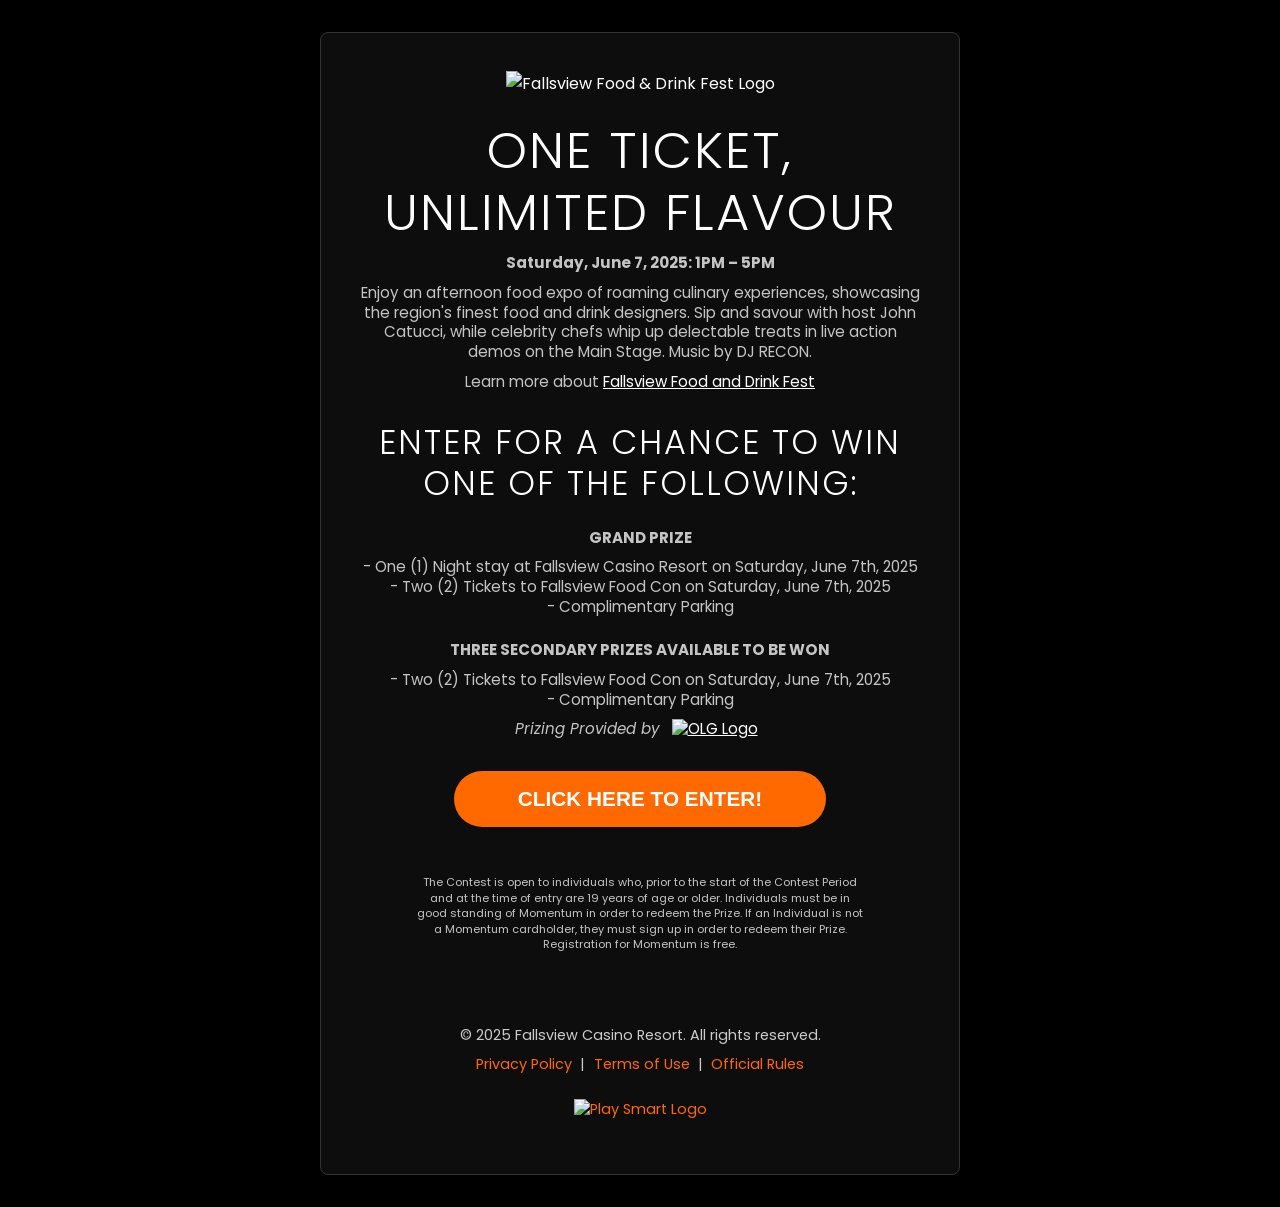
==== contest.html @ b150fcd7 "Refactor: Clean up contest page spaghetti code BREAKING CHANGES: - Renamed index.html to contest.htm" ====
<!DOCTYPE html>
<html lang="en">
<head>
  <meta charset="UTF-8">
  <meta name="viewport" content="width=device-width, initial-scale=1.0, user-scalable=no">
  <title>Contest: Food Con - Fallsview Food & Drink Fest</title>
  
  <!-- Fonts -->
  <link rel="preconnect" href="https://fonts.googleapis.com">
  <link rel="preconnect" href="https://fonts.gstatic.com" crossorigin>
  <link href="https://fonts.googleapis.com/css2?family=Poppins:ital,wght@0,100;0,200;0,300;0,400;0,500;0,600;0,700;0,800;0,900;1,100;1,200;1,300;1,400;1,500;1,600;1,700;1,800;1,900&display=swap" rel="stylesheet">
  
  <!-- Styles -->
  <link rel="stylesheet" href="css/main.css">
  
  <!-- External Scripts -->
  <script src="https://ajax.googleapis.com/ajax/libs/jquery/3.2.1/jquery.min.js" defer></script>
  <script src="https://www.google.com/recaptcha/api.js" async defer></script>
  <script src="js/modal.js" defer></script>
</head>
<body>
  <div class="modern-banner">
    <div class="banner-content">
      <!-- Logo -->
      <div class="logo-container">
        <img src="/img/FFDF_Logo_2024_noback-white-V4.png" alt="Fallsview Food & Drink Fest Logo">
      </div>

      <!-- Main Title -->
      <h1 class="show-title">ONE TICKET, UNLIMITED FLAVOUR</h1>

      <!-- Event Details -->
      <p class="show-details event-date">Saturday, June 7, 2025: 1PM – 5PM</p>
      <p class="show-details">
        Enjoy an afternoon food expo of roaming culinary experiences, showcasing the region's finest food and drink designers. 
        Sip and savour with host John Catucci, while celebrity chefs whip up delectable treats in live action demos on the Main Stage. 
        Music by DJ RECON.
      </p>
      <p class="show-details">
        Learn more about 
        <a href="https://fallsviewcasinoresort.com/fallsview-food-and-drink-fest.html" target="_blank">Fallsview Food and Drink Fest</a>
      </p>

      <!-- Contest Prizes -->
      <h3 class="show-title-2">ENTER FOR A CHANCE TO WIN ONE OF THE FOLLOWING:</h3>
      
      <p class="show-details prize-title">GRAND PRIZE</p>
      <p class="show-details">
        - One (1) Night stay at Fallsview Casino Resort on Saturday, June 7th, 2025<br>
        - Two (2) Tickets to Fallsview Food Con on Saturday, June 7th, 2025<br>
        - Complimentary Parking
      </p>

      <p class="show-details prize-title">THREE SECONDARY PRIZES AVAILABLE TO BE WON</p>
      <p class="show-details">
        - Two (2) Tickets to Fallsview Food Con on Saturday, June 7th, 2025<br>
        - Complimentary Parking
      </p>

      <!-- Sponsor -->
      <p class="show-details">
        <em>Prizing Provided by</em>
        <a href="https://www.olg.ca/en/lottery/self-serve-lottery/About.html" target="_blank">
          <img src="/img/OLG_3c.png" alt="OLG Logo" class="sponsor-logo">
        </a>
      </p>

      <!-- CTA Button -->
      <button class="custom-btn" id="openContestBtn">CLICK HERE TO ENTER!</button>

      <!-- Legal Text -->
      <p class="legal">
        The Contest is open to individuals who, prior to the start of the Contest Period and at the time of entry are 19 years of age or older. 
        Individuals must be in good standing of Momentum in order to redeem the Prize. If an Individual is not a Momentum cardholder, they must 
        sign up in order to redeem their Prize. Registration for Momentum is free.
      </p>

      <!-- Footer -->
      <footer class="site-footer">
        <div class="footer-content">
          <p>&copy; 2025 Fallsview Casino Resort. All rights reserved.</p>
          <p>
            <a href="https://fallsviewcasinoresort.com/policies/privacy-policy.html" target="_blank">Privacy Policy</a> |
            <a href="https://fallsviewcasinoresort.com/policies/momentum-terms-and-conditions.html" target="_blank">Terms of Use</a> |
            <a href="https://fallsviewcasinoresort.com/food-con-contest-rules.html" target="_blank">Official Rules</a>
          </p>
          <a href="https://www.playsmart.ca/" target="_blank">
            <img class="playsmart" src="/img/playsmart.png" alt="Play Smart Logo">
          </a>
        </div>
      </footer>
    </div>
  </div>

  <!-- Modal -->
  <div class="modal-overlay" id="contestModal">
    <div class="modal-content">
      <button class="close-button" id="closeModalBtn" aria-label="Close modal">
        <span>&times;</span>
      </button>
      <iframe 
        id="acousticForm" 
        title="FFDF Contest Food Con" 
        src="https://content-us-1.content-cms.com/api/1c055af1-507a-468a-96a8-a3de6cd1f2a3/forms/709946227225878528"
      ></iframe>
    </div>
  </div>
</body>
</html>
---- css/main.css ----
/* ===========================
   FALLSVIEW FOOD & DRINK FEST
   Contest Landing Page Styles
   =========================== */

/* Font Imports */
@import url('https://fonts.googleapis.com/css2?family=Playfair+Display:ital,wght@0,400..900;1,400..900&display=swap');

/* ===========================
   BASE STYLES
   =========================== */

* {
  margin: 0;
  padding: 0;
  box-sizing: border-box;
}

body {
  background-color: #000000;
  font-family: "Poppins", sans-serif;
  margin: 0;
}

/* ===========================
   LOGO
   =========================== */

.logo-container {
  z-index: 2;
  margin-bottom: 1.5rem;
}

.logo-container img {
  height: auto;
  width: 90px;
}

/* ===========================
   MAIN BANNER
   =========================== */

.modern-banner {
  position: relative;
  width: 100%;
  min-height: 100vh;
  background: linear-gradient(rgba(0, 0, 0, 0.1), rgba(0, 0, 0, 0.9)), 
              url('../img/FFDF24-VIP-03273.jpg') center left 20% / cover no-repeat;
  display: flex;
  flex-direction: column;
  justify-content: center;
  align-items: center;
  color: white;
  text-align: center;
  overflow-y: auto;
  -ms-overflow-style: none;
  scrollbar-width: none;
}

.modern-banner::-webkit-scrollbar {
  display: none;
}

.modern-banner::before {
  content: '';
  position: absolute;
  top: 0;
  left: 0;
  width: 100%;
  height: 100%;
  background: rgba(0, 0, 0, 0.5);
  z-index: 1;
}

.banner-content {
  position: relative;
  z-index: 2;
  padding: 3%;
  max-width: 50%;
  background: rgba(255, 255, 255, 0.05);
  backdrop-filter: blur(10px);
  -webkit-backdrop-filter: blur(10px);
  border-top: 1px solid rgba(255, 255, 255, 0.1);
  box-shadow: 0 -1px 10px rgba(0, 0, 0, 0.3);
  animation: fadeIn 1s ease-out;
}

/* ===========================
   TYPOGRAPHY
   =========================== */

.show-title {
  font-size: 3.2em;
  font-weight: 300;
  letter-spacing: 2px;
  margin-bottom: 10px;
  line-height: 1.2em;
  animation: fadeIn 1s ease-out;
}

.show-title span {
  font-family: "Playfair Display", serif;
  font-style: italic;
  font-weight: 200;
}

.show-title-2 {
  font-size: 2.1em;
  font-weight: 300;
  letter-spacing: 2px;
  margin-bottom: 10px;
  margin-top: 2rem;
  line-height: 1.2em;
  animation: fadeIn 1s ease-out;
}

.show-details {
  margin-top: 10px;
  line-height: 1.3em;
  color: #c4c4c4;
  animation: fadeIn 1s ease-out;
}

.show-details a {
  color: #fff;
  text-decoration: underline;
  transition: color 0.3s ease;
}

.show-details a:hover {
  color: #FF6900;
}

.event-date {
  font-weight: bold;
}

.prize-title {
  font-weight: bold;
  margin-top: 1.5rem;
}

.sponsor-logo {
  width: 30px;
  margin: 0px 8px -5px 8px;
}

.legal {
  font-size: clamp(0.625rem, 0.5958rem + 0.1246vw, 0.75rem);
  padding: 2rem 10% 1rem;
  text-align: center;
  color: #c4c4c4;
  line-height: 1.4;
}

/* ===========================
   BUTTONS
   =========================== */

.custom-btn {
  margin: 2rem 0 1rem;
  padding: 1rem 4rem;
  border-radius: 50px;
  background-color: #FF6900;
  display: inline-block;
  font-size: 1.3em;
  font-weight: 700;
  border: none;
  color: #fff;
  cursor: pointer;
  transition: all 0.3s ease;
  animation: fadeIn 1s ease-out;
}

.custom-btn:hover {
  background: #ff8a37;
  transform: scale(1.05);
  box-shadow: 0 5px 20px rgba(255, 105, 0, 0.4);
}

.custom-btn:active {
  transform: scale(0.98);
}

/* ===========================
   MODAL
   =========================== */

.modal-overlay {
  display: none;
  position: fixed;
  top: 0;
  left: 0;
  width: 100%;
  height: 100%;
  background-color: rgba(0, 0, 0, 0.95);
  backdrop-filter: blur(5px);
  z-index: 999;
  animation: fadeIn 0.3s ease-out;
}

.modal-overlay.active {
  display: flex;
  align-items: center;
  justify-content: center;
}

.modal-content {
  position: relative;
  margin: 5% auto;
  width: 100%;
  height: 100%;
  overflow-y: auto;
  background: black;
  -ms-overflow-style: none;
  scrollbar-width: none;
  animation: slideUp 0.4s ease-out;
}

.modal-content::-webkit-scrollbar {
  display: none;
}

.modal-content iframe {
  width: 100%;
  height: 100vh;
  border: none;
  display: block;
}

.close-button {
  position: absolute;
  top: 10px;
  right: 15px;
  font-size: 32px;
  background: rgba(255, 255, 255, 0.1);
  color: white;
  border: none;
  border-radius: 50%;
  width: 45px;
  height: 45px;
  display: flex;
  align-items: center;
  justify-content: center;
  cursor: pointer;
  z-index: 10;
  transition: all 0.3s ease;
}

.close-button:hover {
  background: rgba(255, 255, 255, 0.2);
  transform: rotate(90deg);
}

.close-button span {
  line-height: 1;
}

/* ===========================
   FOOTER
   =========================== */

.site-footer {
  color: #ccc;
  text-align: center;
  font-size: 0.9em;
  font-family: "Poppins", sans-serif;
  position: relative;
  z-index: 2;
  width: 100%;
  margin-top: 2rem;
  padding: 1rem 0;
}

.footer-content {
  max-width: 100%;
}

.footer-content p {
  margin: 0.5rem 0;
}

.site-footer a {
  color: #ff6900;
  text-decoration: none;
  margin: 0 0.3em;
  transition: color 0.3s ease;
}

.site-footer a:hover {
  color: #ff8a37;
  text-decoration: underline;
}

.playsmart {
  width: 100px;
  margin-top: 1rem;
  transition: opacity 0.3s ease;
}

.playsmart:hover {
  opacity: 0.8;
}

/* ===========================
   ANIMATIONS
   =========================== */

@keyframes fadeIn {
  from {
    opacity: 0;
    transform: translateY(20px);
  }
  to {
    opacity: 1;
    transform: translateY(0);
  }
}

@keyframes slideUp {
  from {
    opacity: 0;
    transform: translateY(100px);
  }
  to {
    opacity: 1;
    transform: translateY(0);
  }
}

@keyframes slideDown {
  from {
    opacity: 1;
    transform: translateY(0);
  }
  to {
    opacity: 0;
    transform: translateY(100px);
  }
}

/* ===========================
   FORM STYLES (if needed)
   =========================== */

.form-header {
  text-align: center;
  display: flex;
  justify-content: space-between;
  align-items: start;
  flex-direction: row;
  border-radius: 30px;
  padding: 0px 15px;
}

.form-col {
  text-align: left;
  z-index: 2;
}

.form-col h5 {
  line-height: 1.4em;
  font-size: 1.1em;
  font-weight: 400;
  font-family: 'Courier New', Courier, monospace;
}

.form-header h4 {
  margin: 0;
  font-weight: 500;
  font-size: clamp(1rem, 0.6787rem + 1.3707vw, 2.375rem);
  font-family: "Poppins", sans-serif;
}

.form-header img {
  max-width: 40%;
  border-radius: 20px;
}

/* ===========================
   RESPONSIVE DESIGN
   =========================== */

/* Tablet and smaller */
@media (max-width: 768px) {
  .modern-banner {
    height: auto;
    background-position: center center;
  }

  .banner-content {
    max-width: 100%;
    margin: 0;
  }

  .logo-container img {
    width: 70px;
  }

  .show-title {
    font-size: clamp(1.5rem, 5vw, 3rem);
  }

  .show-title-2 {
    font-size: 1.2em;
    font-weight: bold;
  }

  .show-details {
    font-size: clamp(0.75rem, 0.6916rem + 0.2492vw, 1rem);
  }

  .custom-btn {
    font-size: 1em;
    padding: 1rem 2rem;
  }

  .site-footer {
    font-size: 0.8em;
  }

  .form-col h5 {
    font-size: 1em;
  }

  .modal-content {
    margin: 0;
    height: 100%;
  }
}

/* Desktop and larger */
@media (min-width: 750px) {
  .modern-banner {
    height: auto;
  }

  .banner-content {
    margin: 2rem 0;
    border: 1px solid #333;
    border-radius: 8px;
  }

  .logo-container img {
    width: 130px;
  }

  .show-title,
  .show-title-2 {
    font-size: clamp(0.875rem, 0.5829rem + 1.2461vw, 2.125rem);
  }

  .show-details {
    font-size: clamp(0.875rem, 0.8458rem + 0.1246vw, 1rem);
  }

  .modal-content {
    width: 90%;
    max-width: 1200px;
    height: 90%;
    border-radius: 30px;
  }

  .top-banner {
    display: flex;
    flex-direction: row;
    justify-content: space-evenly;
    align-items: center;
  }

  .top-banner h2,
  .top-banner h5 {
    text-align: center;
  }
}

/* Large desktop */
@media (min-width: 1200px) {
  .show-title {
    font-size: 3.2em;
  }

  .show-title-2 {
    font-size: 2.1em;
  }
}
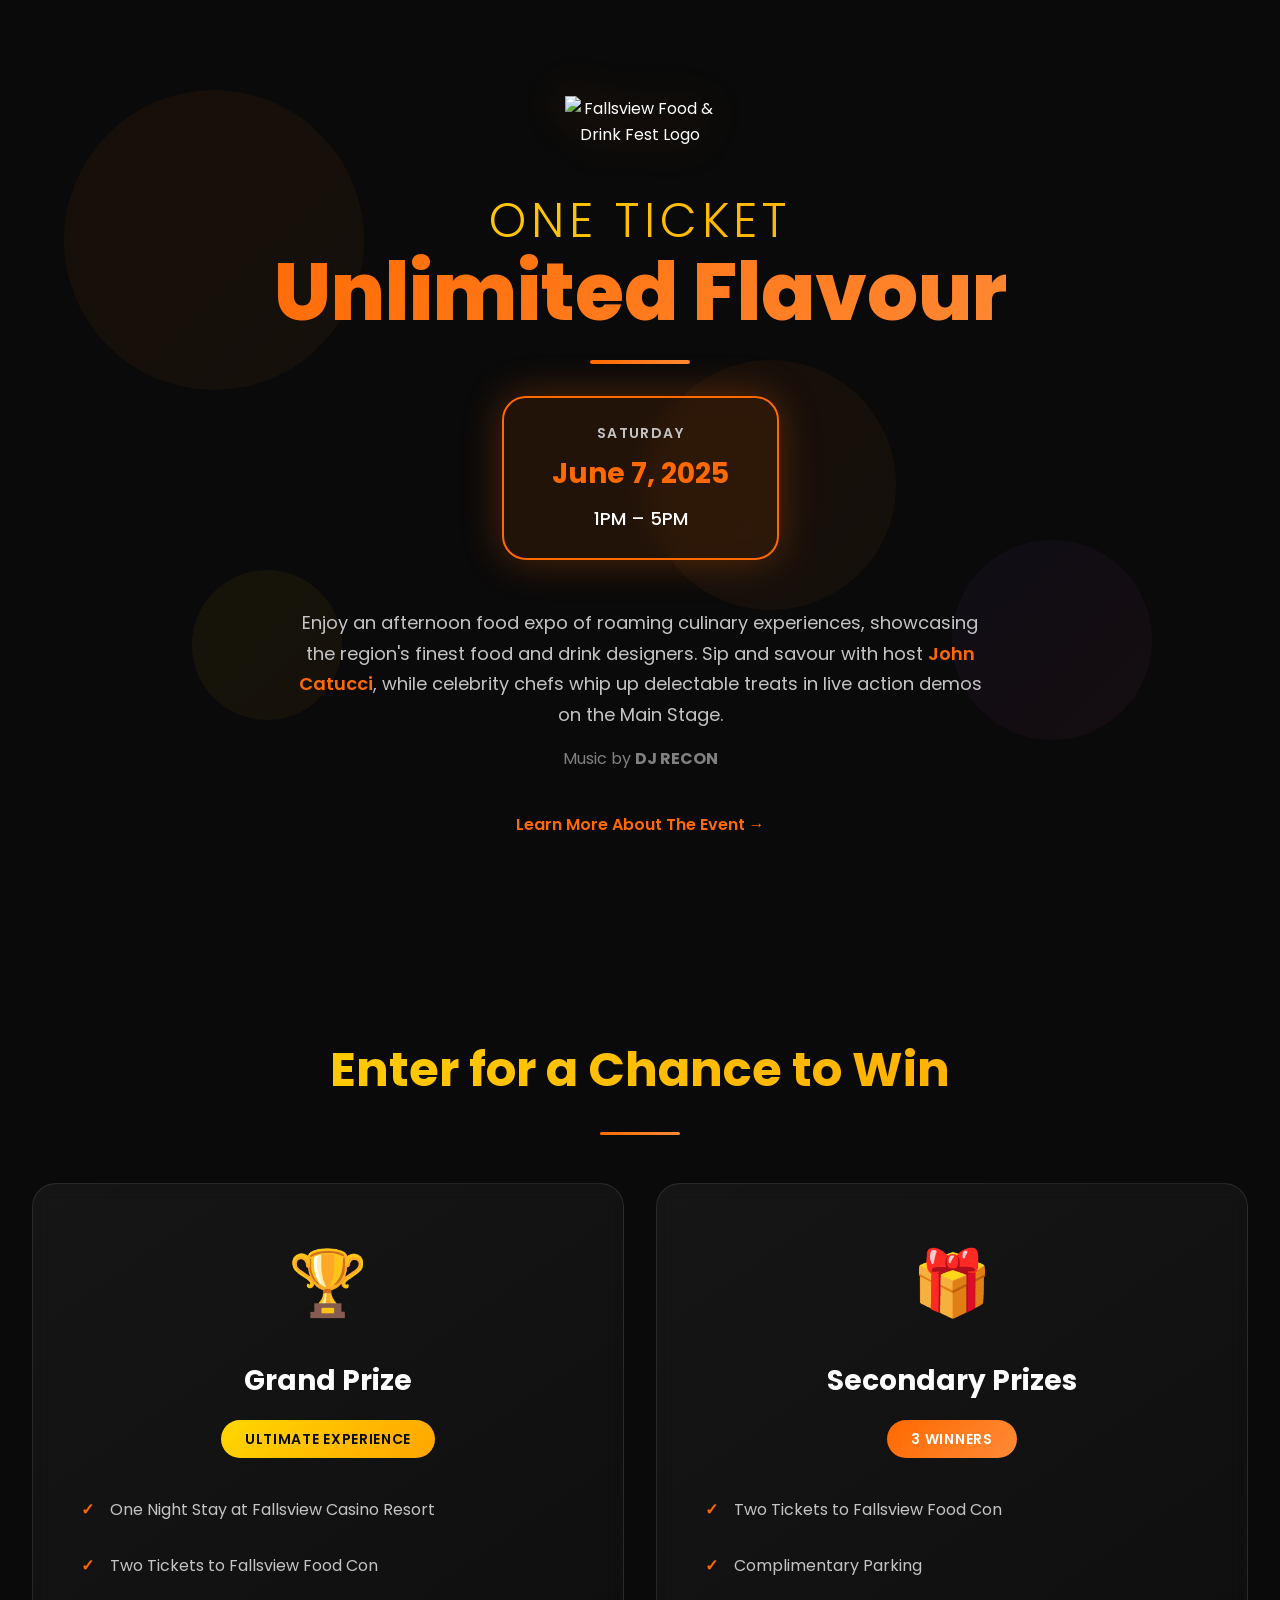
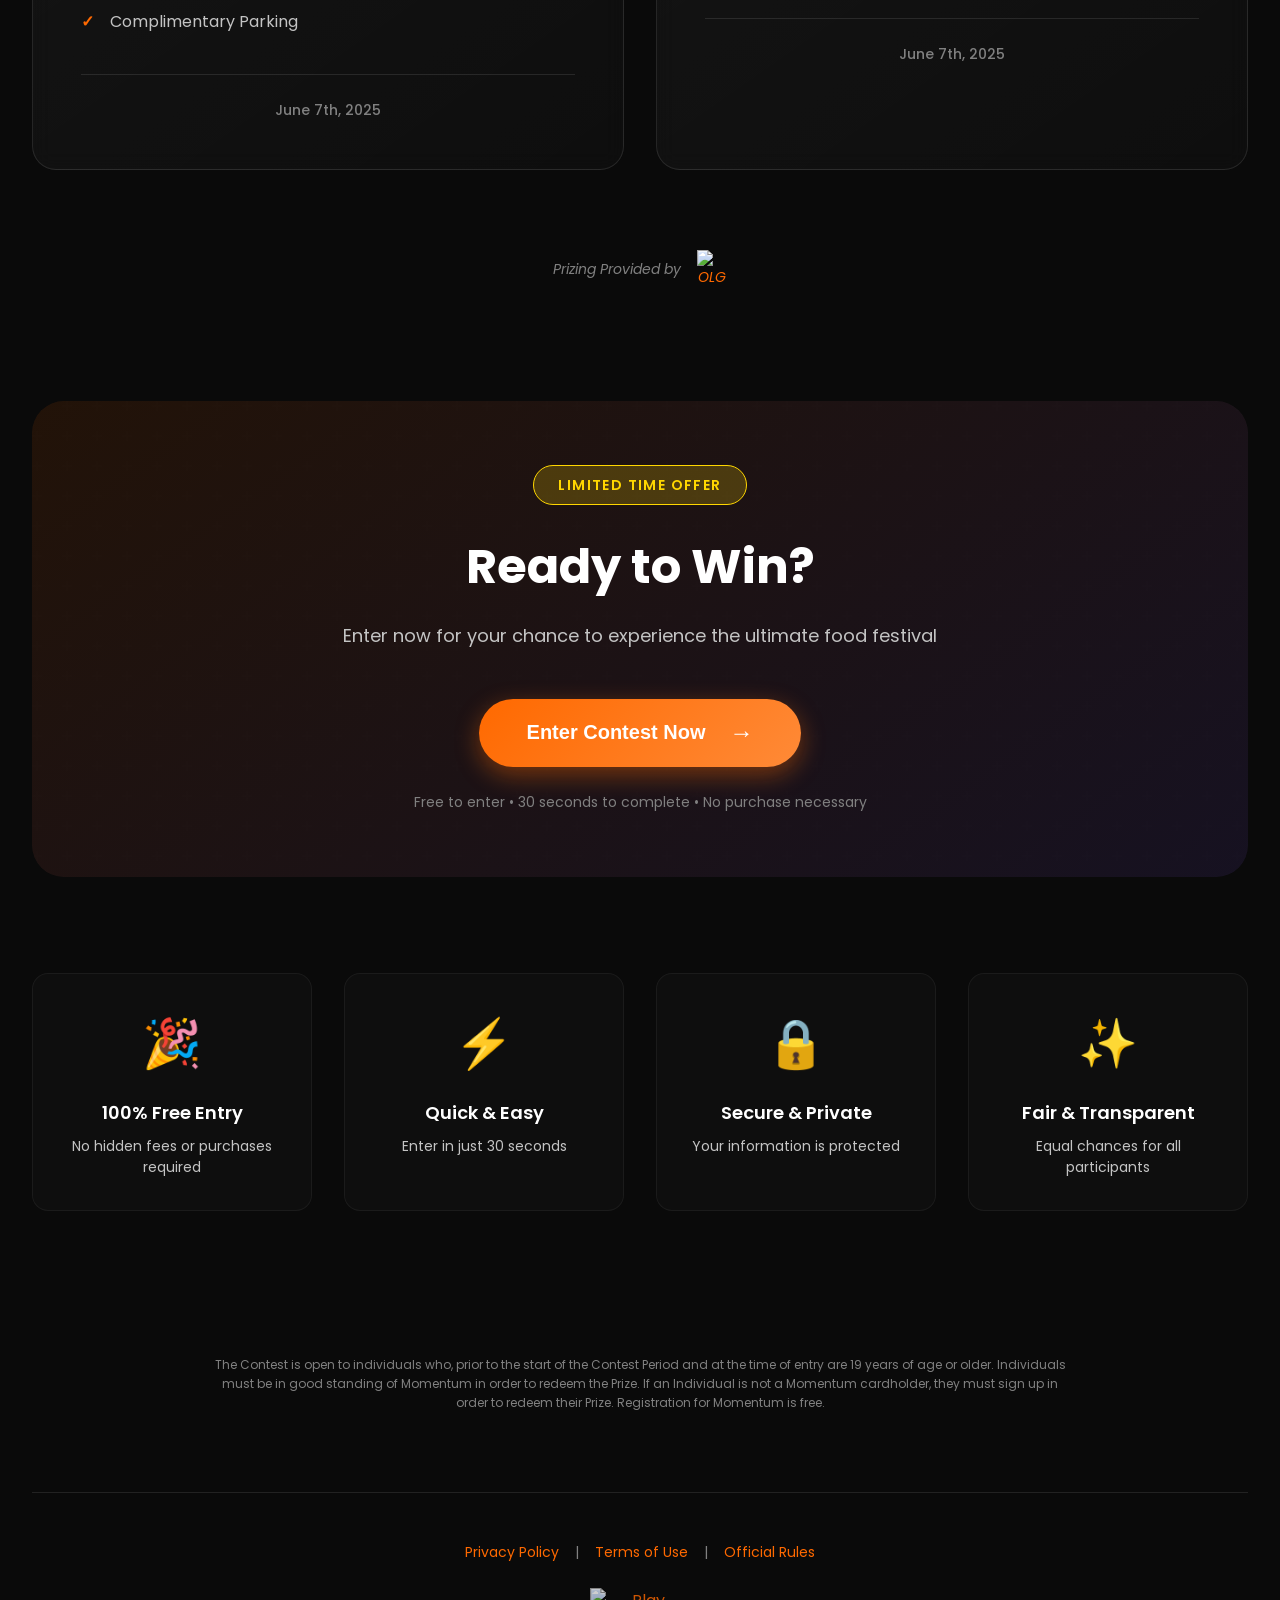
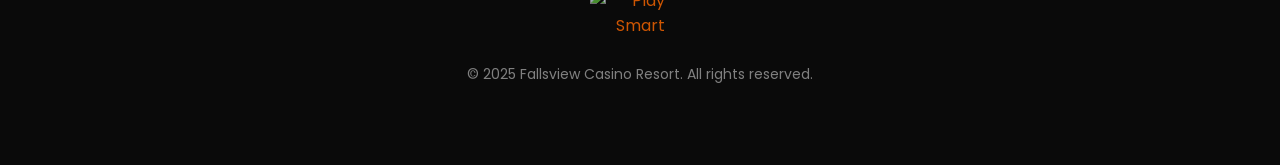
==== commit d8c7438e: "✨ Complete redesign: Modern, animated contest landing page MAJOR IMPROVEMENTS: ==================  🎨" ====
--- a/contest.html
+++ b/contest.html
@@ -3,106 +3,226 @@
 <head>
   <meta charset="UTF-8">
   <meta name="viewport" content="width=device-width, initial-scale=1.0, user-scalable=no">
-  <title>Contest: Food Con - Fallsview Food & Drink Fest</title>
+  <title>Win Big at Fallsview Food & Drink Fest 2025</title>
   
   <!-- Fonts -->
   <link rel="preconnect" href="https://fonts.googleapis.com">
   <link rel="preconnect" href="https://fonts.gstatic.com" crossorigin>
-  <link href="https://fonts.googleapis.com/css2?family=Poppins:ital,wght@0,100;0,200;0,300;0,400;0,500;0,600;0,700;0,800;0,900;1,100;1,200;1,300;1,400;1,500;1,600;1,700;1,800;1,900&display=swap" rel="stylesheet">
+  <link href="https://fonts.googleapis.com/css2?family=Poppins:ital,wght@0,100;0,200;0,300;0,400;0,500;0,600;0,700;0,800;0,900&display=swap" rel="stylesheet">
   
   <!-- Styles -->
   <link rel="stylesheet" href="css/main.css">
   
-  <!-- External Scripts -->
+  <!-- Scripts -->
   <script src="https://ajax.googleapis.com/ajax/libs/jquery/3.2.1/jquery.min.js" defer></script>
   <script src="https://www.google.com/recaptcha/api.js" async defer></script>
   <script src="js/modal.js" defer></script>
 </head>
 <body>
-  <div class="modern-banner">
-    <div class="banner-content">
-      <!-- Logo -->
-      <div class="logo-container">
-        <img src="/img/FFDF_Logo_2024_noback-white-V4.png" alt="Fallsview Food & Drink Fest Logo">
-      </div>
-
-      <!-- Main Title -->
-      <h1 class="show-title">ONE TICKET, UNLIMITED FLAVOUR</h1>
-
-      <!-- Event Details -->
-      <p class="show-details event-date">Saturday, June 7, 2025: 1PM – 5PM</p>
-      <p class="show-details">
-        Enjoy an afternoon food expo of roaming culinary experiences, showcasing the region's finest food and drink designers. 
-        Sip and savour with host John Catucci, while celebrity chefs whip up delectable treats in live action demos on the Main Stage. 
-        Music by DJ RECON.
-      </p>
-      <p class="show-details">
-        Learn more about 
-        <a href="https://fallsviewcasinoresort.com/fallsview-food-and-drink-fest.html" target="_blank">Fallsview Food and Drink Fest</a>
-      </p>
-
-      <!-- Contest Prizes -->
-      <h3 class="show-title-2">ENTER FOR A CHANCE TO WIN ONE OF THE FOLLOWING:</h3>
-      
-      <p class="show-details prize-title">GRAND PRIZE</p>
-      <p class="show-details">
-        - One (1) Night stay at Fallsview Casino Resort on Saturday, June 7th, 2025<br>
-        - Two (2) Tickets to Fallsview Food Con on Saturday, June 7th, 2025<br>
-        - Complimentary Parking
-      </p>
-
-      <p class="show-details prize-title">THREE SECONDARY PRIZES AVAILABLE TO BE WON</p>
-      <p class="show-details">
-        - Two (2) Tickets to Fallsview Food Con on Saturday, June 7th, 2025<br>
-        - Complimentary Parking
-      </p>
+  <!-- Animated Background Elements -->
+  <div class="background-animation">
+    <div class="float-element float-1"></div>
+    <div class="float-element float-2"></div>
+    <div class="float-element float-3"></div>
+    <div class="float-element float-4"></div>
+  </div>
+
+  <!-- Main Container -->
+  <div class="contest-container">
+    <!-- Hero Section -->
+    <section class="hero-section">
+      <div class="hero-content">
+        <!-- Logo -->
+        <div class="logo-wrapper fade-in">
+          <img src="/img/FFDF_Logo_2024_noback-white-V4.png" alt="Fallsview Food & Drink Fest Logo" class="main-logo">
+        </div>
+
+        <!-- Main Headline -->
+        <div class="headline-wrapper slide-up">
+          <h1 class="main-headline">
+            <span class="headline-top">One Ticket</span>
+            <span class="headline-bottom">Unlimited Flavour</span>
+          </h1>
+          <div class="headline-underline"></div>
+        </div>
+
+        <!-- Event Info Badge -->
+        <div class="event-badge bounce-in">
+          <div class="event-date">
+            <span class="date-label">Saturday</span>
+            <span class="date-main">June 7, 2025</span>
+            <span class="date-time">1PM – 5PM</span>
+          </div>
+        </div>
+
+        <!-- Event Description -->
+        <div class="event-description fade-in-delay">
+          <p class="description-text">
+            Enjoy an afternoon food expo of roaming culinary experiences, showcasing the region's finest food and drink designers. 
+            Sip and savour with host <strong>John Catucci</strong>, while celebrity chefs whip up delectable treats in live action demos on the Main Stage.
+          </p>
+          <p class="description-subtext">
+            Music by <strong>DJ RECON</strong>
+          </p>
+          <a href="https://fallsviewcasinoresort.com/fallsview-food-and-drink-fest.html" target="_blank" class="learn-more-link">
+            Learn More About The Event →
+          </a>
+        </div>
+      </div>
+    </section>
+
+    <!-- Prizes Section -->
+    <section class="prizes-section">
+      <div class="section-header">
+        <h2 class="section-title">Enter for a Chance to Win</h2>
+        <div class="title-decoration"></div>
+      </div>
+
+      <div class="prizes-grid">
+        <!-- Grand Prize Card -->
+        <div class="prize-card grand-prize">
+          <div class="prize-icon">
+            <span class="icon-trophy">🏆</span>
+          </div>
+          <h3 class="prize-title">Grand Prize</h3>
+          <div class="prize-badge">Ultimate Experience</div>
+          <ul class="prize-list">
+            <li>
+              <span class="check-icon">✓</span>
+              One Night Stay at Fallsview Casino Resort
+            </li>
+            <li>
+              <span class="check-icon">✓</span>
+              Two Tickets to Fallsview Food Con
+            </li>
+            <li>
+              <span class="check-icon">✓</span>
+              Complimentary Parking
+            </li>
+          </ul>
+          <div class="prize-value">June 7th, 2025</div>
+        </div>
+
+        <!-- Secondary Prize Card -->
+        <div class="prize-card secondary-prize">
+          <div class="prize-icon">
+            <span class="icon-gift">🎁</span>
+          </div>
+          <h3 class="prize-title">Secondary Prizes</h3>
+          <div class="prize-badge">3 Winners</div>
+          <ul class="prize-list">
+            <li>
+              <span class="check-icon">✓</span>
+              Two Tickets to Fallsview Food Con
+            </li>
+            <li>
+              <span class="check-icon">✓</span>
+              Complimentary Parking
+            </li>
+          </ul>
+          <div class="prize-value">June 7th, 2025</div>
+        </div>
+      </div>
 
       <!-- Sponsor -->
-      <p class="show-details">
-        <em>Prizing Provided by</em>
-        <a href="https://www.olg.ca/en/lottery/self-serve-lottery/About.html" target="_blank">
-          <img src="/img/OLG_3c.png" alt="OLG Logo" class="sponsor-logo">
-        </a>
-      </p>
-
-      <!-- CTA Button -->
-      <button class="custom-btn" id="openContestBtn">CLICK HERE TO ENTER!</button>
-
-      <!-- Legal Text -->
-      <p class="legal">
+      <div class="sponsor-section">
+        <p class="sponsor-text">
+          Prizing Provided by
+          <a href="https://www.olg.ca/en/lottery/self-serve-lottery/About.html" target="_blank" class="sponsor-link">
+            <img src="/img/OLG_3c.png" alt="OLG" class="sponsor-logo-inline">
+          </a>
+        </p>
+      </div>
+    </section>
+
+    <!-- CTA Section -->
+    <section class="cta-section">
+      <div class="cta-content">
+        <div class="cta-badge pulse">Limited Time Offer</div>
+        <h2 class="cta-title">Ready to Win?</h2>
+        <p class="cta-subtitle">Enter now for your chance to experience the ultimate food festival</p>
+        <button class="enter-btn" id="openContestBtn">
+          <span class="btn-text">Enter Contest Now</span>
+          <span class="btn-icon">→</span>
+        </button>
+        <p class="cta-note">Free to enter • 30 seconds to complete • No purchase necessary</p>
+      </div>
+    </section>
+
+    <!-- Features Section -->
+    <section class="features-section">
+      <div class="features-grid">
+        <div class="feature-item">
+          <div class="feature-icon">🎉</div>
+          <h4>100% Free Entry</h4>
+          <p>No hidden fees or purchases required</p>
+        </div>
+        <div class="feature-item">
+          <div class="feature-icon">⚡</div>
+          <h4>Quick & Easy</h4>
+          <p>Enter in just 30 seconds</p>
+        </div>
+        <div class="feature-item">
+          <div class="feature-icon">🔒</div>
+          <h4>Secure & Private</h4>
+          <p>Your information is protected</p>
+        </div>
+        <div class="feature-item">
+          <div class="feature-icon">✨</div>
+          <h4>Fair & Transparent</h4>
+          <p>Equal chances for all participants</p>
+        </div>
+      </div>
+    </section>
+
+    <!-- Legal Section -->
+    <section class="legal-section">
+      <p class="legal-text">
         The Contest is open to individuals who, prior to the start of the Contest Period and at the time of entry are 19 years of age or older. 
         Individuals must be in good standing of Momentum in order to redeem the Prize. If an Individual is not a Momentum cardholder, they must 
         sign up in order to redeem their Prize. Registration for Momentum is free.
       </p>
-
-      <!-- Footer -->
-      <footer class="site-footer">
-        <div class="footer-content">
-          <p>&copy; 2025 Fallsview Casino Resort. All rights reserved.</p>
-          <p>
-            <a href="https://fallsviewcasinoresort.com/policies/privacy-policy.html" target="_blank">Privacy Policy</a> |
-            <a href="https://fallsviewcasinoresort.com/policies/momentum-terms-and-conditions.html" target="_blank">Terms of Use</a> |
-            <a href="https://fallsviewcasinoresort.com/food-con-contest-rules.html" target="_blank">Official Rules</a>
-          </p>
+    </section>
+
+    <!-- Footer -->
+    <footer class="main-footer">
+      <div class="footer-content">
+        <div class="footer-links">
+          <a href="https://fallsviewcasinoresort.com/policies/privacy-policy.html" target="_blank">Privacy Policy</a>
+          <span class="separator">|</span>
+          <a href="https://fallsviewcasinoresort.com/policies/momentum-terms-and-conditions.html" target="_blank">Terms of Use</a>
+          <span class="separator">|</span>
+          <a href="https://fallsviewcasinoresort.com/food-con-contest-rules.html" target="_blank">Official Rules</a>
+        </div>
+        <div class="footer-logo">
           <a href="https://www.playsmart.ca/" target="_blank">
-            <img class="playsmart" src="/img/playsmart.png" alt="Play Smart Logo">
+            <img src="/img/playsmart.png" alt="Play Smart" class="playsmart-logo">
           </a>
         </div>
-      </footer>
-    </div>
+        <p class="copyright">&copy; 2025 Fallsview Casino Resort. All rights reserved.</p>
+      </div>
+    </footer>
   </div>
 
   <!-- Modal -->
   <div class="modal-overlay" id="contestModal">
-    <div class="modal-content">
-      <button class="close-button" id="closeModalBtn" aria-label="Close modal">
-        <span>&times;</span>
-      </button>
-      <iframe 
-        id="acousticForm" 
-        title="FFDF Contest Food Con" 
-        src="https://content-us-1.content-cms.com/api/1c055af1-507a-468a-96a8-a3de6cd1f2a3/forms/709946227225878528"
-      ></iframe>
+    <div class="modal-wrapper">
+      <div class="modal-content">
+        <button class="modal-close" id="closeModalBtn" aria-label="Close modal">
+          <span>&times;</span>
+        </button>
+        <div class="modal-header">
+          <h2 class="modal-title">Enter the Contest</h2>
+          <p class="modal-subtitle">Fill out the form below to secure your entry</p>
+        </div>
+        <div class="modal-body">
+          <iframe 
+            id="acousticForm" 
+            title="FFDF Contest Food Con Entry Form" 
+            src="https://content-us-1.content-cms.com/api/1c055af1-507a-468a-96a8-a3de6cd1f2a3/forms/709946227225878528"
+          ></iframe>
+        </div>
+      </div>
     </div>
   </div>
 </body>
--- a/css/main.css
+++ b/css/main.css
@@ -1,13 +1,65 @@
 /* ===========================
    FALLSVIEW FOOD & DRINK FEST
-   Contest Landing Page Styles
-   =========================== */
-
-/* Font Imports */
-@import url('https://fonts.googleapis.com/css2?family=Playfair+Display:ital,wght@0,400..900;1,400..900&display=swap');
-
-/* ===========================
-   BASE STYLES
+   Modern Contest Landing Page
+   =========================== */
+
+/* ===========================
+   CSS VARIABLES
+   =========================== */
+
+:root {
+  /* Colors */
+  --primary-orange: #FF6900;
+  --primary-orange-light: #ff8a37;
+  --primary-orange-dark: #e55f00;
+  
+  --secondary-gold: #FFD700;
+  --accent-purple: #8B5CF6;
+  --accent-pink: #EC4899;
+  
+  --dark-bg: #0a0a0a;
+  --dark-bg-secondary: #1a1a1a;
+  --dark-bg-tertiary: #2a2a2a;
+  
+  --text-primary: #ffffff;
+  --text-secondary: #c4c4c4;
+  --text-muted: #808080;
+  
+  /* Gradients */
+  --gradient-primary: linear-gradient(135deg, #FF6900 0%, #ff8a37 100%);
+  --gradient-secondary: linear-gradient(135deg, #8B5CF6 0%, #EC4899 100%);
+  --gradient-gold: linear-gradient(135deg, #FFD700 0%, #FFA500 100%);
+  --gradient-dark: linear-gradient(180deg, rgba(10, 10, 10, 0) 0%, rgba(10, 10, 10, 1) 100%);
+  
+  /* Spacing */
+  --spacing-xs: 0.5rem;
+  --spacing-sm: 1rem;
+  --spacing-md: 1.5rem;
+  --spacing-lg: 2rem;
+  --spacing-xl: 3rem;
+  --spacing-2xl: 4rem;
+  
+  /* Border Radius */
+  --radius-sm: 8px;
+  --radius-md: 16px;
+  --radius-lg: 24px;
+  --radius-xl: 32px;
+  --radius-full: 9999px;
+  
+  /* Shadows */
+  --shadow-sm: 0 2px 8px rgba(0, 0, 0, 0.1);
+  --shadow-md: 0 4px 16px rgba(0, 0, 0, 0.2);
+  --shadow-lg: 0 8px 32px rgba(0, 0, 0, 0.3);
+  --shadow-glow: 0 0 40px rgba(255, 105, 0, 0.3);
+  
+  /* Transitions */
+  --transition-fast: 0.2s ease;
+  --transition-medium: 0.3s ease;
+  --transition-slow: 0.5s ease;
+}
+
+/* ===========================
+   RESET & BASE
    =========================== */
 
 * {
@@ -16,170 +68,871 @@
   box-sizing: border-box;
 }
 
+html {
+  scroll-behavior: smooth;
+}
+
 body {
-  background-color: #000000;
-  font-family: "Poppins", sans-serif;
-  margin: 0;
-}
-
-/* ===========================
-   LOGO
-   =========================== */
-
-.logo-container {
-  z-index: 2;
-  margin-bottom: 1.5rem;
-}
-
-.logo-container img {
+  font-family: 'Poppins', -apple-system, BlinkMacSystemFont, 'Segoe UI', sans-serif;
+  background-color: var(--dark-bg);
+  color: var(--text-primary);
+  line-height: 1.6;
+  overflow-x: hidden;
+  -webkit-font-smoothing: antialiased;
+  -moz-osx-font-smoothing: grayscale;
+}
+
+img {
+  max-width: 100%;
   height: auto;
-  width: 90px;
-}
-
-/* ===========================
-   MAIN BANNER
-   =========================== */
-
-.modern-banner {
+  display: block;
+}
+
+a {
+  color: var(--primary-orange);
+  text-decoration: none;
+  transition: var(--transition-medium);
+}
+
+a:hover {
+  color: var(--primary-orange-light);
+}
+
+/* ===========================
+   BACKGROUND ANIMATION
+   =========================== */
+
+.background-animation {
+  position: fixed;
+  top: 0;
+  left: 0;
+  width: 100%;
+  height: 100%;
+  z-index: 0;
+  pointer-events: none;
+  overflow: hidden;
+}
+
+.float-element {
+  position: absolute;
+  border-radius: 50%;
+  background: var(--gradient-primary);
+  opacity: 0.05;
+  animation: float 20s infinite ease-in-out;
+}
+
+.float-1 {
+  width: 300px;
+  height: 300px;
+  top: 10%;
+  left: 5%;
+  animation-delay: 0s;
+}
+
+.float-2 {
+  width: 200px;
+  height: 200px;
+  top: 60%;
+  right: 10%;
+  background: var(--gradient-secondary);
+  animation-delay: 2s;
+}
+
+.float-3 {
+  width: 150px;
+  height: 150px;
+  bottom: 20%;
+  left: 15%;
+  background: var(--gradient-gold);
+  animation-delay: 4s;
+}
+
+.float-4 {
+  width: 250px;
+  height: 250px;
+  top: 40%;
+  right: 30%;
+  animation-delay: 6s;
+}
+
+@keyframes float {
+  0%, 100% {
+    transform: translate(0, 0) scale(1);
+  }
+  25% {
+    transform: translate(30px, -30px) scale(1.1);
+  }
+  50% {
+    transform: translate(-20px, 20px) scale(0.9);
+  }
+  75% {
+    transform: translate(20px, 30px) scale(1.05);
+  }
+}
+
+/* ===========================
+   CONTAINER
+   =========================== */
+
+.contest-container,
+.thank-you-container {
   position: relative;
-  width: 100%;
-  min-height: 100vh;
-  background: linear-gradient(rgba(0, 0, 0, 0.1), rgba(0, 0, 0, 0.9)), 
-              url('../img/FFDF24-VIP-03273.jpg') center left 20% / cover no-repeat;
+  z-index: 1;
+  max-width: 1400px;
+  margin: 0 auto;
+  padding: var(--spacing-lg);
+}
+
+/* ===========================
+   HERO SECTION
+   =========================== */
+
+.hero-section {
+  text-align: center;
+  padding: var(--spacing-2xl) 0;
+  margin-bottom: var(--spacing-xl);
+}
+
+.hero-content {
+  max-width: 900px;
+  margin: 0 auto;
+}
+
+.logo-wrapper {
+  margin-bottom: var(--spacing-xl);
+}
+
+.main-logo {
+  width: 150px;
+  margin: 0 auto;
+  filter: drop-shadow(0 0 20px rgba(255, 105, 0, 0.3));
+}
+
+.headline-wrapper {
+  margin-bottom: var(--spacing-lg);
+}
+
+.main-headline {
+  font-size: clamp(2.5rem, 8vw, 5rem);
+  font-weight: 800;
+  line-height: 1.1;
+  margin-bottom: var(--spacing-md);
+}
+
+.headline-top {
+  display: block;
+  font-weight: 300;
+  font-size: 0.6em;
+  letter-spacing: 0.1em;
+  text-transform: uppercase;
+  background: var(--gradient-gold);
+  -webkit-background-clip: text;
+  -webkit-text-fill-color: transparent;
+  background-clip: text;
+}
+
+.headline-bottom {
+  display: block;
+  background: var(--gradient-primary);
+  -webkit-background-clip: text;
+  -webkit-text-fill-color: transparent;
+  background-clip: text;
+}
+
+.headline-underline {
+  width: 100px;
+  height: 4px;
+  background: var(--gradient-primary);
+  margin: var(--spacing-md) auto;
+  border-radius: var(--radius-full);
+}
+
+.event-badge {
+  display: inline-block;
+  background: rgba(255, 105, 0, 0.1);
+  backdrop-filter: blur(10px);
+  border: 2px solid var(--primary-orange);
+  border-radius: var(--radius-lg);
+  padding: var(--spacing-md) var(--spacing-xl);
+  margin-bottom: var(--spacing-xl);
+  box-shadow: var(--shadow-glow);
+}
+
+.event-date {
   display: flex;
   flex-direction: column;
-  justify-content: center;
+  gap: var(--spacing-xs);
+}
+
+.date-label {
+  font-size: 0.875rem;
+  font-weight: 600;
+  text-transform: uppercase;
+  letter-spacing: 0.1em;
+  color: var(--text-secondary);
+}
+
+.date-main {
+  font-size: 1.75rem;
+  font-weight: 700;
+  color: var(--primary-orange);
+}
+
+.date-time {
+  font-size: 1.125rem;
+  font-weight: 500;
+  color: var(--text-primary);
+}
+
+.event-description {
+  max-width: 700px;
+  margin: 0 auto;
+}
+
+.description-text {
+  font-size: 1.125rem;
+  color: var(--text-secondary);
+  margin-bottom: var(--spacing-sm);
+  line-height: 1.7;
+}
+
+.description-text strong {
+  color: var(--primary-orange);
+  font-weight: 600;
+}
+
+.description-subtext {
+  font-size: 1rem;
+  color: var(--text-muted);
+  margin-bottom: var(--spacing-md);
+}
+
+.learn-more-link {
+  display: inline-flex;
   align-items: center;
-  color: white;
+  gap: var(--spacing-xs);
+  font-size: 1rem;
+  font-weight: 600;
+  color: var(--primary-orange);
+  padding: var(--spacing-sm) 0;
+  border-bottom: 2px solid transparent;
+  transition: var(--transition-medium);
+}
+
+.learn-more-link:hover {
+  border-bottom-color: var(--primary-orange);
+}
+
+/* ===========================
+   PRIZES SECTION
+   =========================== */
+
+.prizes-section {
+  padding: var(--spacing-2xl) 0;
+  margin-bottom: var(--spacing-xl);
+}
+
+.section-header {
   text-align: center;
-  overflow-y: auto;
-  -ms-overflow-style: none;
-  scrollbar-width: none;
-}
-
-.modern-banner::-webkit-scrollbar {
-  display: none;
-}
-
-.modern-banner::before {
+  margin-bottom: var(--spacing-xl);
+}
+
+.section-title {
+  font-size: clamp(2rem, 5vw, 3rem);
+  font-weight: 700;
+  margin-bottom: var(--spacing-md);
+  background: var(--gradient-gold);
+  -webkit-background-clip: text;
+  -webkit-text-fill-color: transparent;
+  background-clip: text;
+}
+
+.title-decoration {
+  width: 80px;
+  height: 3px;
+  background: var(--gradient-primary);
+  margin: 0 auto;
+  border-radius: var(--radius-full);
+}
+
+.prizes-grid {
+  display: grid;
+  grid-template-columns: repeat(auto-fit, minmax(320px, 1fr));
+  gap: var(--spacing-lg);
+  margin-bottom: var(--spacing-xl);
+}
+
+.prize-card {
+  background: linear-gradient(145deg, rgba(255, 255, 255, 0.05) 0%, rgba(255, 255, 255, 0.02) 100%);
+  backdrop-filter: blur(10px);
+  border: 1px solid rgba(255, 255, 255, 0.1);
+  border-radius: var(--radius-lg);
+  padding: var(--spacing-xl);
+  text-align: center;
+  position: relative;
+  overflow: hidden;
+  transition: var(--transition-medium);
+}
+
+.prize-card::before {
   content: '';
   position: absolute;
   top: 0;
   left: 0;
+  right: 0;
+  height: 4px;
+  background: var(--gradient-primary);
+  opacity: 0;
+  transition: var(--transition-medium);
+}
+
+.prize-card:hover {
+  transform: translateY(-8px);
+  border-color: rgba(255, 105, 0, 0.3);
+  box-shadow: var(--shadow-glow);
+}
+
+.prize-card:hover::before {
+  opacity: 1;
+}
+
+.grand-prize::before {
+  background: var(--gradient-gold);
+}
+
+.prize-icon {
+  font-size: 4rem;
+  margin-bottom: var(--spacing-md);
+  animation: bounce-subtle 3s infinite;
+}
+
+@keyframes bounce-subtle {
+  0%, 100% { transform: translateY(0); }
+  50% { transform: translateY(-10px); }
+}
+
+.prize-title {
+  font-size: 1.75rem;
+  font-weight: 700;
+  margin-bottom: var(--spacing-sm);
+  color: var(--text-primary);
+}
+
+.prize-badge {
+  display: inline-block;
+  background: var(--gradient-primary);
+  color: white;
+  font-size: 0.875rem;
+  font-weight: 600;
+  padding: var(--spacing-xs) var(--spacing-md);
+  border-radius: var(--radius-full);
+  margin-bottom: var(--spacing-md);
+  text-transform: uppercase;
+  letter-spacing: 0.05em;
+}
+
+.grand-prize .prize-badge {
+  background: var(--gradient-gold);
+  color: var(--dark-bg);
+}
+
+.prize-list {
+  list-style: none;
+  text-align: left;
+  margin-bottom: var(--spacing-md);
+}
+
+.prize-list li {
+  display: flex;
+  align-items: start;
+  gap: var(--spacing-sm);
+  padding: var(--spacing-sm) 0;
+  color: var(--text-secondary);
+  font-size: 1rem;
+  line-height: 1.5;
+}
+
+.check-icon {
+  color: var(--primary-orange);
+  font-weight: 700;
+  flex-shrink: 0;
+}
+
+.prize-value {
+  font-size: 0.875rem;
+  color: var(--text-muted);
+  font-weight: 500;
+  margin-top: var(--spacing-md);
+  padding-top: var(--spacing-md);
+  border-top: 1px solid rgba(255, 255, 255, 0.1);
+}
+
+.sponsor-section {
+  text-align: center;
+  padding-top: var(--spacing-lg);
+}
+
+.sponsor-text {
+  display: flex;
+  align-items: center;
+  justify-content: center;
+  gap: var(--spacing-sm);
+  font-size: 0.875rem;
+  color: var(--text-muted);
+  font-style: italic;
+}
+
+.sponsor-logo-inline {
+  width: 30px;
+  vertical-align: middle;
+  display: inline-block;
+}
+
+/* ===========================
+   CTA SECTION
+   =========================== */
+
+.cta-section {
+  text-align: center;
+  padding: var(--spacing-2xl);
+  background: linear-gradient(145deg, rgba(255, 105, 0, 0.1) 0%, rgba(139, 92, 246, 0.1) 100%);
+  border-radius: var(--radius-xl);
+  margin-bottom: var(--spacing-xl);
+  position: relative;
+  overflow: hidden;
+}
+
+.cta-section::before {
+  content: '';
+  position: absolute;
+  top: 0;
+  left: 0;
+  right: 0;
+  bottom: 0;
+  background: url("data:image/svg+xml,%3Csvg width='60' height='60' viewBox='0 0 60 60' xmlns='http://www.w3.org/2000/svg'%3E%3Cg fill='none' fill-rule='evenodd'%3E%3Cg fill='%23ffffff' fill-opacity='0.02'%3E%3Cpath d='M36 34v-4h-2v4h-4v2h4v4h2v-4h4v-2h-4zm0-30V0h-2v4h-4v2h4v4h2V6h4V4h-4zM6 34v-4H4v4H0v2h4v4h2v-4h4v-2H6zM6 4V0H4v4H0v2h4v4h2V6h4V4H6z'/%3E%3C/g%3E%3C/g%3E%3C/svg%3E");
+  opacity: 0.3;
+  z-index: 0;
+}
+
+.cta-content {
+  position: relative;
+  z-index: 1;
+}
+
+.cta-badge {
+  display: inline-block;
+  background: rgba(255, 215, 0, 0.2);
+  border: 1px solid var(--secondary-gold);
+  color: var(--secondary-gold);
+  padding: var(--spacing-xs) var(--spacing-md);
+  border-radius: var(--radius-full);
+  font-size: 0.875rem;
+  font-weight: 600;
+  text-transform: uppercase;
+  letter-spacing: 0.1em;
+  margin-bottom: var(--spacing-md);
+}
+
+.pulse {
+  animation: pulse 2s infinite;
+}
+
+@keyframes pulse {
+  0%, 100% {
+    transform: scale(1);
+    opacity: 1;
+  }
+  50% {
+    transform: scale(1.05);
+    opacity: 0.8;
+  }
+}
+
+.cta-title {
+  font-size: clamp(2rem, 5vw, 3rem);
+  font-weight: 700;
+  margin-bottom: var(--spacing-sm);
+}
+
+.cta-subtitle {
+  font-size: 1.125rem;
+  color: var(--text-secondary);
+  margin-bottom: var(--spacing-xl);
+  max-width: 600px;
+  margin-left: auto;
+  margin-right: auto;
+}
+
+.enter-btn {
+  display: inline-flex;
+  align-items: center;
+  gap: var(--spacing-md);
+  background: var(--gradient-primary);
+  color: white;
+  font-size: 1.25rem;
+  font-weight: 700;
+  padding: 1.25rem 3rem;
+  border: none;
+  border-radius: var(--radius-full);
+  cursor: pointer;
+  transition: var(--transition-medium);
+  box-shadow: 0 8px 24px rgba(255, 105, 0, 0.4);
+  position: relative;
+  overflow: hidden;
+}
+
+.enter-btn::before {
+  content: '';
+  position: absolute;
+  top: 0;
+  left: -100%;
   width: 100%;
   height: 100%;
-  background: rgba(0, 0, 0, 0.5);
+  background: linear-gradient(90deg, transparent, rgba(255, 255, 255, 0.3), transparent);
+  transition: var(--transition-slow);
+}
+
+.enter-btn:hover::before {
+  left: 100%;
+}
+
+.enter-btn:hover {
+  transform: translateY(-2px) scale(1.05);
+  box-shadow: 0 12px 32px rgba(255, 105, 0, 0.5);
+}
+
+.enter-btn:active {
+  transform: translateY(0) scale(1);
+}
+
+.btn-text {
+  position: relative;
   z-index: 1;
 }
 
-.banner-content {
-  position: relative;
-  z-index: 2;
-  padding: 3%;
-  max-width: 50%;
+.btn-icon {
+  font-size: 1.5rem;
+  transition: var(--transition-medium);
+}
+
+.enter-btn:hover .btn-icon {
+  transform: translateX(5px);
+}
+
+.cta-note {
+  margin-top: var(--spacing-md);
+  font-size: 0.875rem;
+  color: var(--text-muted);
+}
+
+/* ===========================
+   FEATURES SECTION
+   =========================== */
+
+.features-section {
+  padding: var(--spacing-xl) 0;
+  margin-bottom: var(--spacing-xl);
+}
+
+.features-grid {
+  display: grid;
+  grid-template-columns: repeat(auto-fit, minmax(250px, 1fr));
+  gap: var(--spacing-lg);
+}
+
+.feature-item {
+  text-align: center;
+  padding: var(--spacing-lg);
+  background: rgba(255, 255, 255, 0.02);
+  border: 1px solid rgba(255, 255, 255, 0.05);
+  border-radius: var(--radius-md);
+  transition: var(--transition-medium);
+}
+
+.feature-item:hover {
   background: rgba(255, 255, 255, 0.05);
-  backdrop-filter: blur(10px);
-  -webkit-backdrop-filter: blur(10px);
+  border-color: rgba(255, 105, 0, 0.2);
+}
+
+.feature-icon {
+  font-size: 3rem;
+  margin-bottom: var(--spacing-sm);
+}
+
+.feature-item h4 {
+  font-size: 1.125rem;
+  font-weight: 600;
+  margin-bottom: var(--spacing-xs);
+  color: var(--text-primary);
+}
+
+.feature-item p {
+  font-size: 0.875rem;
+  color: var(--text-secondary);
+  line-height: 1.5;
+}
+
+/* ===========================
+   THANK YOU PAGE
+   =========================== */
+
+.thank-you-content {
+  max-width: 900px;
+  margin: 0 auto;
+  text-align: center;
+  padding: var(--spacing-2xl) 0;
+}
+
+.success-animation {
+  margin: var(--spacing-xl) 0;
+}
+
+.checkmark-circle {
+  width: 120px;
+  height: 120px;
+  margin: 0 auto;
+  background: var(--gradient-primary);
+  border-radius: 50%;
+  display: flex;
+  align-items: center;
+  justify-content: center;
+  animation: scale-in 0.5s ease-out;
+  box-shadow: 0 0 60px rgba(255, 105, 0, 0.5);
+}
+
+@keyframes scale-in {
+  0% {
+    transform: scale(0);
+    opacity: 0;
+  }
+  50% {
+    transform: scale(1.1);
+  }
+  100% {
+    transform: scale(1);
+    opacity: 1;
+  }
+}
+
+.checkmark {
+  font-size: 4rem;
+  color: white;
+  font-weight: 700;
+  animation: checkmark-appear 0.3s 0.3s ease-out both;
+}
+
+@keyframes checkmark-appear {
+  0% {
+    transform: scale(0) rotate(-45deg);
+  }
+  100% {
+    transform: scale(1) rotate(0);
+  }
+}
+
+.thank-you-message {
+  margin-bottom: var(--spacing-xl);
+}
+
+.thank-you-title {
+  font-size: clamp(2rem, 5vw, 3.5rem);
+  font-weight: 700;
+  margin-bottom: var(--spacing-sm);
+  background: var(--gradient-primary);
+  -webkit-background-clip: text;
+  -webkit-text-fill-color: transparent;
+  background-clip: text;
+}
+
+.thank-you-subtitle {
+  font-size: 1.25rem;
+  color: var(--text-secondary);
+}
+
+.info-cards {
+  display: grid;
+  grid-template-columns: repeat(auto-fit, minmax(250px, 1fr));
+  gap: var(--spacing-lg);
+  margin-bottom: var(--spacing-2xl);
+}
+
+.info-card {
+  background: rgba(255, 255, 255, 0.05);
+  border: 1px solid rgba(255, 255, 255, 0.1);
+  border-radius: var(--radius-lg);
+  padding: var(--spacing-xl);
+  transition: var(--transition-medium);
+}
+
+.info-card:hover {
+  transform: translateY(-5px);
+  border-color: rgba(255, 105, 0, 0.3);
+}
+
+.info-icon {
+  font-size: 3rem;
+  margin-bottom: var(--spacing-md);
+}
+
+.info-card h3 {
+  font-size: 1.25rem;
+  font-weight: 600;
+  margin-bottom: var(--spacing-sm);
+  color: var(--text-primary);
+}
+
+.info-card p {
+  font-size: 1rem;
+  color: var(--text-secondary);
+  line-height: 1.6;
+}
+
+.next-steps {
+  background: linear-gradient(145deg, rgba(255, 105, 0, 0.1) 0%, rgba(139, 92, 246, 0.1) 100%);
+  border-radius: var(--radius-lg);
+  padding: var(--spacing-2xl);
+  margin-bottom: var(--spacing-xl);
+}
+
+.next-steps-title {
+  font-size: 2rem;
+  font-weight: 700;
+  margin-bottom: var(--spacing-md);
+}
+
+.next-steps-text {
+  font-size: 1.125rem;
+  color: var(--text-secondary);
+  margin-bottom: var(--spacing-xl);
+  max-width: 600px;
+  margin-left: auto;
+  margin-right: auto;
+}
+
+.cta-button {
+  display: inline-flex;
+  align-items: center;
+  gap: var(--spacing-md);
+  background: var(--gradient-primary);
+  color: white;
+  font-size: 1.125rem;
+  font-weight: 700;
+  padding: 1rem 2.5rem;
+  border-radius: var(--radius-full);
+  transition: var(--transition-medium);
+  box-shadow: 0 8px 24px rgba(255, 105, 0, 0.4);
+}
+
+.cta-button:hover {
+  transform: translateY(-2px);
+  box-shadow: 0 12px 32px rgba(255, 105, 0, 0.5);
+}
+
+.btn-arrow {
+  transition: var(--transition-medium);
+}
+
+.cta-button:hover .btn-arrow {
+  transform: translateX(5px);
+}
+
+.share-section {
+  margin-bottom: var(--spacing-xl);
+}
+
+.share-text {
+  font-size: 1rem;
+  color: var(--text-secondary);
+  margin-bottom: var(--spacing-sm);
+}
+
+.share-link {
+  display: inline-block;
+  color: var(--primary-orange);
+  font-weight: 600;
+  padding: var(--spacing-sm);
+  border-bottom: 2px solid transparent;
+  transition: var(--transition-medium);
+}
+
+.share-link:hover {
+  border-bottom-color: var(--primary-orange);
+}
+
+/* ===========================
+   LEGAL SECTION
+   =========================== */
+
+.legal-section {
+  padding: var(--spacing-xl) 0;
+  margin-bottom: var(--spacing-lg);
+}
+
+.legal-text {
+  font-size: 0.75rem;
+  line-height: 1.6;
+  color: var(--text-muted);
+  text-align: center;
+  max-width: 900px;
+  margin: 0 auto;
+  padding: 0 var(--spacing-md);
+}
+
+/* ===========================
+   FOOTER
+   =========================== */
+
+.main-footer {
+  padding: var(--spacing-xl) 0;
   border-top: 1px solid rgba(255, 255, 255, 0.1);
-  box-shadow: 0 -1px 10px rgba(0, 0, 0, 0.3);
-  animation: fadeIn 1s ease-out;
-}
-
-/* ===========================
-   TYPOGRAPHY
-   =========================== */
-
-.show-title {
-  font-size: 3.2em;
-  font-weight: 300;
-  letter-spacing: 2px;
-  margin-bottom: 10px;
-  line-height: 1.2em;
-  animation: fadeIn 1s ease-out;
-}
-
-.show-title span {
-  font-family: "Playfair Display", serif;
-  font-style: italic;
-  font-weight: 200;
-}
-
-.show-title-2 {
-  font-size: 2.1em;
-  font-weight: 300;
-  letter-spacing: 2px;
-  margin-bottom: 10px;
-  margin-top: 2rem;
-  line-height: 1.2em;
-  animation: fadeIn 1s ease-out;
-}
-
-.show-details {
-  margin-top: 10px;
-  line-height: 1.3em;
-  color: #c4c4c4;
-  animation: fadeIn 1s ease-out;
-}
-
-.show-details a {
-  color: #fff;
+}
+
+.footer-content {
+  text-align: center;
+}
+
+.footer-links {
+  display: flex;
+  flex-wrap: wrap;
+  justify-content: center;
+  align-items: center;
+  gap: var(--spacing-sm);
+  margin-bottom: var(--spacing-md);
+  font-size: 0.875rem;
+}
+
+.footer-links a {
+  color: var(--primary-orange);
+  transition: var(--transition-medium);
+}
+
+.footer-links a:hover {
+  color: var(--primary-orange-light);
   text-decoration: underline;
-  transition: color 0.3s ease;
-}
-
-.show-details a:hover {
-  color: #FF6900;
-}
-
-.event-date {
-  font-weight: bold;
-}
-
-.prize-title {
-  font-weight: bold;
-  margin-top: 1.5rem;
-}
-
-.sponsor-logo {
-  width: 30px;
-  margin: 0px 8px -5px 8px;
-}
-
-.legal {
-  font-size: clamp(0.625rem, 0.5958rem + 0.1246vw, 0.75rem);
-  padding: 2rem 10% 1rem;
-  text-align: center;
-  color: #c4c4c4;
-  line-height: 1.4;
-}
-
-/* ===========================
-   BUTTONS
-   =========================== */
-
-.custom-btn {
-  margin: 2rem 0 1rem;
-  padding: 1rem 4rem;
-  border-radius: 50px;
-  background-color: #FF6900;
-  display: inline-block;
-  font-size: 1.3em;
-  font-weight: 700;
-  border: none;
-  color: #fff;
-  cursor: pointer;
-  transition: all 0.3s ease;
-  animation: fadeIn 1s ease-out;
-}
-
-.custom-btn:hover {
-  background: #ff8a37;
-  transform: scale(1.05);
-  box-shadow: 0 5px 20px rgba(255, 105, 0, 0.4);
-}
-
-.custom-btn:active {
-  transform: scale(0.98);
+}
+
+.separator {
+  color: var(--text-muted);
+}
+
+.footer-logo {
+  margin: var(--spacing-md) 0;
+}
+
+.playsmart-logo {
+  width: 100px;
+  margin: 0 auto;
+  opacity: 0.8;
+  transition: var(--transition-medium);
+}
+
+.playsmart-logo:hover {
+  opacity: 1;
+}
+
+.copyright {
+  font-size: 0.875rem;
+  color: var(--text-muted);
 }
 
 /* ===========================
@@ -194,9 +947,9 @@
   width: 100%;
   height: 100%;
   background-color: rgba(0, 0, 0, 0.95);
-  backdrop-filter: blur(5px);
-  z-index: 999;
-  animation: fadeIn 0.3s ease-out;
+  backdrop-filter: blur(10px);
+  z-index: 9999;
+  animation: fadeIn 0.3s ease;
 }
 
 .modal-overlay.active {
@@ -205,111 +958,135 @@
   justify-content: center;
 }
 
-.modal-content {
-  position: relative;
-  margin: 5% auto;
+.modal-wrapper {
   width: 100%;
   height: 100%;
-  overflow-y: auto;
-  background: black;
-  -ms-overflow-style: none;
-  scrollbar-width: none;
-  animation: slideUp 0.4s ease-out;
-}
-
-.modal-content::-webkit-scrollbar {
-  display: none;
-}
-
-.modal-content iframe {
-  width: 100%;
-  height: 100vh;
-  border: none;
-  display: block;
-}
-
-.close-button {
-  position: absolute;
-  top: 10px;
-  right: 15px;
-  font-size: 32px;
-  background: rgba(255, 255, 255, 0.1);
-  color: white;
-  border: none;
-  border-radius: 50%;
-  width: 45px;
-  height: 45px;
   display: flex;
   align-items: center;
   justify-content: center;
+  padding: var(--spacing-md);
+}
+
+.modal-content {
+  position: relative;
+  background: var(--dark-bg);
+  border: 1px solid rgba(255, 105, 0, 0.2);
+  border-radius: var(--radius-lg);
+  max-width: 1000px;
+  width: 100%;
+  max-height: 90vh;
+  overflow: hidden;
+  box-shadow: 0 20px 60px rgba(0, 0, 0, 0.8);
+  animation: slideUp 0.4s ease;
+}
+
+@keyframes fadeIn {
+  from { opacity: 0; }
+  to { opacity: 1; }
+}
+
+@keyframes slideUp {
+  from {
+    opacity: 0;
+    transform: translateY(50px) scale(0.95);
+  }
+  to {
+    opacity: 1;
+    transform: translateY(0) scale(1);
+  }
+}
+
+@keyframes slideDown {
+  from {
+    opacity: 1;
+    transform: translateY(0) scale(1);
+  }
+  to {
+    opacity: 0;
+    transform: translateY(50px) scale(0.95);
+  }
+}
+
+.modal-close {
+  position: absolute;
+  top: var(--spacing-md);
+  right: var(--spacing-md);
+  width: 48px;
+  height: 48px;
+  background: rgba(255, 255, 255, 0.1);
+  border: none;
+  border-radius: 50%;
+  color: white;
+  font-size: 2rem;
   cursor: pointer;
   z-index: 10;
-  transition: all 0.3s ease;
-}
-
-.close-button:hover {
-  background: rgba(255, 255, 255, 0.2);
+  display: flex;
+  align-items: center;
+  justify-content: center;
+  transition: var(--transition-medium);
+}
+
+.modal-close:hover {
+  background: rgba(255, 105, 0, 0.9);
   transform: rotate(90deg);
 }
 
-.close-button span {
-  line-height: 1;
-}
-
-/* ===========================
-   FOOTER
-   =========================== */
-
-.site-footer {
-  color: #ccc;
+.modal-header {
+  background: var(--gradient-primary);
+  padding: var(--spacing-xl);
   text-align: center;
-  font-size: 0.9em;
-  font-family: "Poppins", sans-serif;
-  position: relative;
-  z-index: 2;
+}
+
+.modal-title {
+  font-size: 2rem;
+  font-weight: 700;
+  margin-bottom: var(--spacing-xs);
+  color: white;
+}
+
+.modal-subtitle {
+  font-size: 1rem;
+  color: rgba(255, 255, 255, 0.9);
+}
+
+.modal-body {
+  padding: 0;
+  height: calc(90vh - 150px);
+  overflow-y: auto;
+}
+
+.modal-body iframe {
   width: 100%;
-  margin-top: 2rem;
-  padding: 1rem 0;
-}
-
-.footer-content {
-  max-width: 100%;
-}
-
-.footer-content p {
-  margin: 0.5rem 0;
-}
-
-.site-footer a {
-  color: #ff6900;
-  text-decoration: none;
-  margin: 0 0.3em;
-  transition: color 0.3s ease;
-}
-
-.site-footer a:hover {
-  color: #ff8a37;
-  text-decoration: underline;
-}
-
-.playsmart {
-  width: 100px;
-  margin-top: 1rem;
-  transition: opacity 0.3s ease;
-}
-
-.playsmart:hover {
-  opacity: 0.8;
+  min-height: 600px;
+  height: 100%;
+  border: none;
+  display: block;
 }
 
 /* ===========================
    ANIMATIONS
    =========================== */
 
-@keyframes fadeIn {
+.fade-in {
+  animation: fadeInUp 0.8s ease;
+}
+
+.slide-up {
+  animation: fadeInUp 1s ease 0.2s both;
+}
+
+.bounce-in {
+  animation: bounceIn 1s ease 0.4s both;
+}
+
+.fade-in-delay {
+  animation: fadeInUp 1s ease 0.6s both;
+}
+
+@keyframes fadeInUp {
   from {
     opacity: 0;
-    transform: translateY(20px);
+    transform: translateY(30px);
   }
   to {
     opacity: 1;
@@ -317,170 +1094,111 @@
   }
 }
 
-@keyframes slideUp {
-  from {
+@keyframes bounceIn {
+  0% {
     opacity: 0;
-    transform: translateY(100px);
-  }
-  to {
+    transform: scale(0.3);
+  }
+  50% {
     opacity: 1;
-    transform: translateY(0);
-  }
-}
-
-@keyframes slideDown {
-  from {
+    transform: scale(1.05);
+  }
+  70% {
+    transform: scale(0.95);
+  }
+  100% {
     opacity: 1;
-    transform: translateY(0);
-  }
-  to {
-    opacity: 0;
-    transform: translateY(100px);
-  }
-}
-
-/* ===========================
-   FORM STYLES (if needed)
-   =========================== */
-
-.form-header {
-  text-align: center;
-  display: flex;
-  justify-content: space-between;
-  align-items: start;
-  flex-direction: row;
-  border-radius: 30px;
-  padding: 0px 15px;
-}
-
-.form-col {
-  text-align: left;
-  z-index: 2;
-}
-
-.form-col h5 {
-  line-height: 1.4em;
-  font-size: 1.1em;
-  font-weight: 400;
-  font-family: 'Courier New', Courier, monospace;
-}
-
-.form-header h4 {
-  margin: 0;
-  font-weight: 500;
-  font-size: clamp(1rem, 0.6787rem + 1.3707vw, 2.375rem);
-  font-family: "Poppins", sans-serif;
-}
-
-.form-header img {
-  max-width: 40%;
-  border-radius: 20px;
+    transform: scale(1);
+  }
 }
 
 /* ===========================
    RESPONSIVE DESIGN
    =========================== */
 
-/* Tablet and smaller */
 @media (max-width: 768px) {
-  .modern-banner {
-    height: auto;
-    background-position: center center;
-  }
-
-  .banner-content {
+  :root {
+    --spacing-xl: 2rem;
+    --spacing-2xl: 3rem;
+  }
+
+  .contest-container,
+  .thank-you-container {
+    padding: var(--spacing-md);
+  }
+
+  .main-logo {
+    width: 100px;
+  }
+
+  .event-badge {
+    padding: var(--spacing-md);
+  }
+
+  .date-main {
+    font-size: 1.5rem;
+  }
+
+  .prizes-grid,
+  .features-grid,
+  .info-cards {
+    grid-template-columns: 1fr;
+  }
+
+  .enter-btn {
+    font-size: 1rem;
+    padding: 1rem 2rem;
+    width: 100%;
+    justify-content: center;
+  }
+
+  .modal-wrapper {
+    padding: 0;
+  }
+
+  .modal-content {
     max-width: 100%;
-    margin: 0;
-  }
-
-  .logo-container img {
-    width: 70px;
-  }
-
-  .show-title {
-    font-size: clamp(1.5rem, 5vw, 3rem);
-  }
-
-  .show-title-2 {
-    font-size: 1.2em;
-    font-weight: bold;
-  }
-
-  .show-details {
-    font-size: clamp(0.75rem, 0.6916rem + 0.2492vw, 1rem);
-  }
-
-  .custom-btn {
-    font-size: 1em;
-    padding: 1rem 2rem;
-  }
-
-  .site-footer {
-    font-size: 0.8em;
-  }
-
-  .form-col h5 {
-    font-size: 1em;
-  }
-
-  .modal-content {
-    margin: 0;
-    height: 100%;
-  }
-}
-
-/* Desktop and larger */
-@media (min-width: 750px) {
-  .modern-banner {
-    height: auto;
-  }
-
-  .banner-content {
-    margin: 2rem 0;
-    border: 1px solid #333;
-    border-radius: 8px;
-  }
-
-  .logo-container img {
-    width: 130px;
-  }
-
-  .show-title,
-  .show-title-2 {
-    font-size: clamp(0.875rem, 0.5829rem + 1.2461vw, 2.125rem);
-  }
-
-  .show-details {
-    font-size: clamp(0.875rem, 0.8458rem + 0.1246vw, 1rem);
-  }
-
-  .modal-content {
-    width: 90%;
-    max-width: 1200px;
-    height: 90%;
-    border-radius: 30px;
-  }
-
-  .top-banner {
-    display: flex;
-    flex-direction: row;
-    justify-content: space-evenly;
-    align-items: center;
-  }
-
-  .top-banner h2,
-  .top-banner h5 {
-    text-align: center;
-  }
-}
-
-/* Large desktop */
-@media (min-width: 1200px) {
-  .show-title {
-    font-size: 3.2em;
-  }
-
-  .show-title-2 {
-    font-size: 2.1em;
-  }
-}
+    max-height: 100vh;
+    border-radius: 0;
+  }
+
+  .modal-body {
+    height: calc(100vh - 150px);
+  }
+
+  .footer-links {
+    flex-direction: column;
+    gap: var(--spacing-xs);
+  }
+
+  .separator {
+    display: none;
+  }
+}
+
+@media (max-width: 480px) {
+  .description-text {
+    font-size: 1rem;
+  }
+
+  .prize-card {
+    padding: var(--spacing-lg);
+  }
+
+  .cta-section {
+    padding: var(--spacing-lg);
+  }
+}
+
+/* ===========================
+   PRINT STYLES
+   =========================== */
+
+@media print {
+  .background-animation,
+  .modal-overlay,
+  .enter-btn,
+  .cta-section {
+    display: none !important;
+  }
+}
